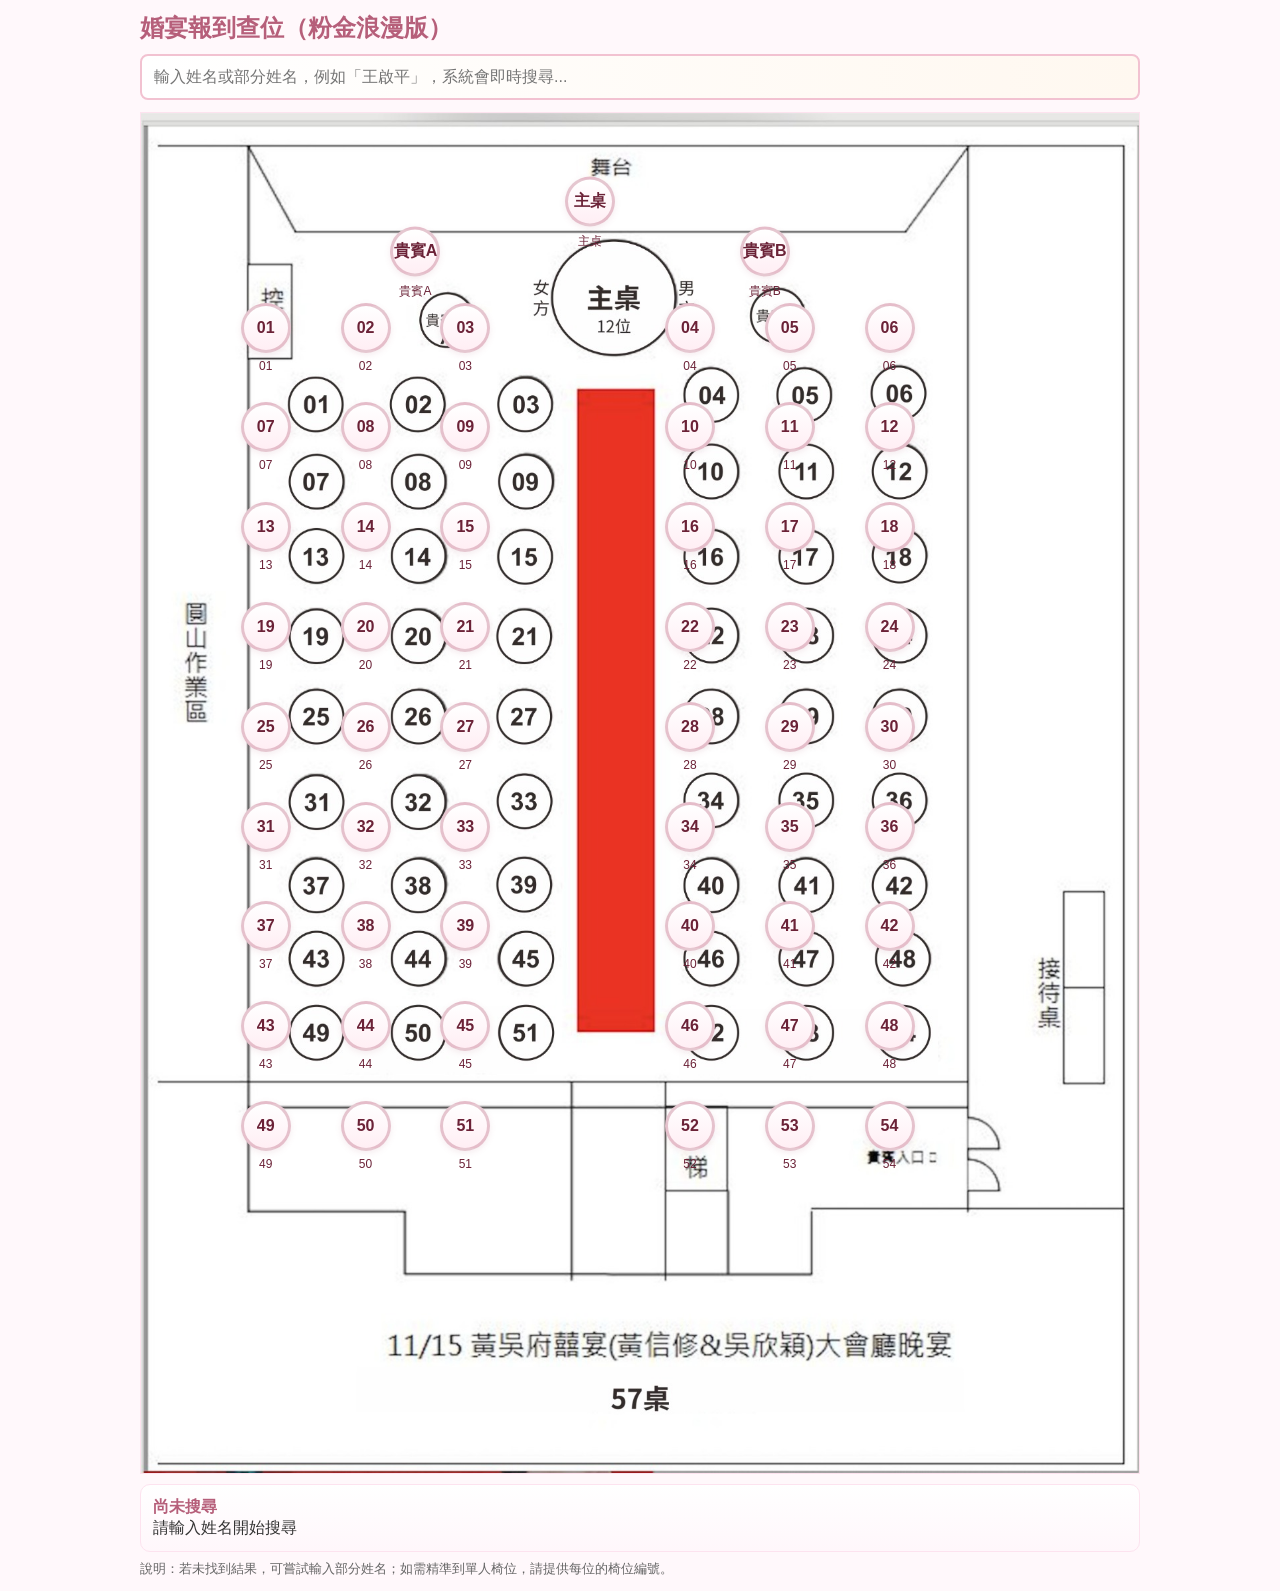
==== wedding_checkin_map.html @ e678c32d "Add files via upload" ====
<!doctype html>
<html>
<head>
<meta charset='utf-8' />
<meta name='viewport' content='width=device-width,initial-scale=1' />
<title>婚宴查位｜Jack & Lily Wedding Reception</title>
<style>
  body { font-family: "Microsoft JhengHei", "Noto Sans TC", sans-serif; margin: 12px; background:#fff8fb; color:#2b2b2b; }
  .wrap { max-width:1000px; margin:0 auto; }
  h2{margin:6px 0 10px; color:#b65f7a}
  #search{width:100%; padding:12px; font-size:16px; box-sizing:border-box; border:2px solid #f2c2d1; border-radius:8px; background:linear-gradient(90deg,#fff,#fff8f0);}
  #mapArea{position:relative; margin-top:12px; border:1px solid #fde3ef; overflow:hidden; background: #fff;}
  #mapImg{display:block; width:100%; height:auto;}
  .spot{ position:absolute; transform:translate(-50%,-50%); pointer-events:auto; cursor:pointer; text-align:center; user-select:none; }
  .spot .dot{ width:44px; height:44px; border-radius:50%; border:3px solid rgba(182,95,122,0.35); background: linear-gradient(180deg,#fff,#ffeef4); display:flex; align-items:center; justify-content:center; box-shadow:0 2px 6px rgba(182,95,122,0.12); transition: all .18s ease; font-weight:700; color:#6b2237 }
  .spot .label{ font-size:12px; margin-top:6px; color:#6b2237 }
  .spot.highlight .dot{ transform:scale(1.35); box-shadow: 0 0 18px rgba(182,95,122,0.35); border-color: #ff8fb7; }
  .infoBox{ margin-top:10px; padding:12px; background:linear-gradient(180deg,#fff,#fff7fb); border-radius:10px; border:1px solid #fde3ef; display:flex; gap:12px; align-items:center; }
  .infoBox .title{ font-weight:800; color:#b65f7a; }
  .noRes{ color:#777 }
  @media(max-width:600px){ .spot .dot{width:40px;height:40px} }
</style>
</head>
<body>
<div class='wrap'>
  <h2>婚宴報到查位（粉金浪漫版）</h2>
  <input id='search' placeholder='輸入姓名或部分姓名，例如「王啟平」，系統會即時搜尋...' />
  <div id='mapArea'>
    <img id='mapImg' src='喜宴座位圖.jpg' alt='seat map'>
  </div>
  <div class='infoBox' id='infoBox'>
    <div>
      <div class='title' id='infoName'>尚未搜尋</div>
      <div id='infoTable' style='color:#333'>請輸入姓名開始搜尋</div>
    </div>
    <div style='margin-left:auto'>
      <div id='infoCount' style='font-weight:700'></div>
    </div>
  </div>
  <p style='color:#666; font-size:13px; margin-top:8px'>
    說明：若未找到結果，可嘗試輸入部分姓名；如需精準到單人椅位，請提供每位的椅位編號。
  </p>
</div>

<script>
const positions = [{"id": "主桌", "x": 360, "y": 80}, {"id": "貴賓A", "x": 220, "y": 120}, {"id": "貴賓B", "x": 500, "y": 120}, {"id": "01", "x": 100, "y": 180}, {"id": "02", "x": 180, "y": 180}, {"id": "03", "x": 260, "y": 180}, {"id": "04", "x": 440, "y": 180}, {"id": "05", "x": 520, "y": 180}, {"id": "06", "x": 600, "y": 180}, {"id": "07", "x": 100, "y": 260}, {"id": "08", "x": 180, "y": 260}, {"id": "09", "x": 260, "y": 260}, {"id": "10", "x": 440, "y": 260}, {"id": "11", "x": 520, "y": 260}, {"id": "12", "x": 600, "y": 260}, {"id": "13", "x": 100, "y": 340}, {"id": "14", "x": 180, "y": 340}, {"id": "15", "x": 260, "y": 340}, {"id": "16", "x": 440, "y": 340}, {"id": "17", "x": 520, "y": 340}, {"id": "18", "x": 600, "y": 340}, {"id": "19", "x": 100, "y": 420}, {"id": "20", "x": 180, "y": 420}, {"id": "21", "x": 260, "y": 420}, {"id": "22", "x": 440, "y": 420}, {"id": "23", "x": 520, "y": 420}, {"id": "24", "x": 600, "y": 420}, {"id": "25", "x": 100, "y": 500}, {"id": "26", "x": 180, "y": 500}, {"id": "27", "x": 260, "y": 500}, {"id": "28", "x": 440, "y": 500}, {"id": "29", "x": 520, "y": 500}, {"id": "30", "x": 600, "y": 500}, {"id": "31", "x": 100, "y": 580}, {"id": "32", "x": 180, "y": 580}, {"id": "33", "x": 260, "y": 580}, {"id": "34", "x": 440, "y": 580}, {"id": "35", "x": 520, "y": 580}, {"id": "36", "x": 600, "y": 580}, {"id": "37", "x": 100, "y": 660}, {"id": "38", "x": 180, "y": 660}, {"id": "39", "x": 260, "y": 660}, {"id": "40", "x": 440, "y": 660}, {"id": "41", "x": 520, "y": 660}, {"id": "42", "x": 600, "y": 660}, {"id": "43", "x": 100, "y": 740}, {"id": "44", "x": 180, "y": 740}, {"id": "45", "x": 260, "y": 740}, {"id": "46", "x": 440, "y": 740}, {"id": "47", "x": 520, "y": 740}, {"id": "48", "x": 600, "y": 740}, {"id": "49", "x": 100, "y": 820}, {"id": "50", "x": 180, "y": 820}, {"id": "51", "x": 260, "y": 820}, {"id": "52", "x": 440, "y": 820}, {"id": "53", "x": 520, "y": 820}, {"id": "54", "x": 600, "y": 820}];
let guests = [];

async function loadCSV(){
  try{ const res = await fetch('wedding_guest_tables.csv'); const txt = await res.text(); const lines = txt.trim().split(/\r?\n/); lines.shift(); guests = lines.map(l=>{ const parts = l.split(','); return {table_no:parts[0], name:parts[1], count: parseInt(parts[2]||'1')||1}; }); }catch(e){ console.warn('無法讀取 wedding_guest_tables.csv', e); }
}

function createSpots(){
  const wrap = document.getElementById('mapArea');
  const img = document.getElementById('mapImg');
  const baseW = 800;
  positions.forEach(pos=>{
    const el = document.createElement('div');
    el.className='spot';
    el.dataset.table = pos.id;
    el.style.left = pos.x + 'px';
    el.style.top  = pos.y + 'px';
    el.innerHTML = `<div class='dot'>${pos.id}</div><div class='label'>${pos.id}</div>`;
    el.title = pos.id;
    el.addEventListener('click', function(){ highlightTable(pos.id); showInfoByTable(pos.id); });
    wrap.appendChild(el);
  });

  function rescale(){
    const curW = img.clientWidth;
    const scale = curW / baseW;
    document.querySelectorAll('.spot').forEach(function(s){ const t = s.dataset.table; const p = positions.find(x=>x.id==t); if(!p) return; s.style.left = (p.x * scale) + 'px'; s.style.top = (p.y * scale) + 'px'; });
  }
  window.addEventListener('resize', rescale);
  img.addEventListener('load', rescale);
  setTimeout(rescale,200);
}

function highlightTable(tableId){
  document.querySelectorAll('.spot').forEach(s=> s.classList.remove('highlight'));
  const el = document.querySelector('.spot[data-table="'+tableId+'"]');
  if(el){ el.classList.add('highlight'); el.scrollIntoView({behavior:'smooth', block:'center'}); }
}

// *** 修改後的 showInfo 函式，包含兩項提示更新 ***
function showInfo(tableId, foundName, count){
  const infoName = document.getElementById('infoName');
  const infoTable= document.getElementById('infoTable');
  const infoCount= document.getElementById('infoCount');
  
  if(!foundName){ 
    infoName.textContent = '找不到該姓名'; 
    infoTable.textContent = '請聯繫新人的招待服務您'; // 找不到資料時的提示
    infoCount.textContent = ''; 
    return; 
  }
  
  infoName.textContent = foundName; 
  infoTable.textContent = `您在第 ${tableId} 桌`; // 找到資料時的提示
  infoCount.textContent = `人數：${count}`;
}
// **********************************************

function showInfoByTable(tableId){
  const matches = guests.filter(g=> g.table_no == tableId);
  if(matches.length>0){ const names = matches.map(m=>m.name).slice(0,4).join('、'); showInfo(tableId, names, matches.reduce((s,m)=>s+m.count,0)); }
  else showInfo(tableId, null, 0);
}

function searchName(q){
  if(!q) return null;
  q = q.trim();
  const r = guests.filter(g => g.name && g.name.includes(q));
  return r;
}

document.getElementById('search').addEventListener('input', function(e){
  const q = e.target.value.trim();
  if(!q){ document.getElementById('infoName').textContent='尚未搜尋'; document.getElementById('infoTable').textContent='請輸入姓名開始搜尋'; document.getElementById('infoCount').textContent=''; document.querySelectorAll('.spot').forEach(s=> s.classList.remove('highlight')); return; }
  const res = searchName(q);
  if(!res || res.length===0){ showInfo('', null); return; }
  const first = res[0];
  highlightTable(first.table_no);
  // 使用新的 showInfo 函式
  showInfo(first.table_no, first.name, first.count); 
  
  // 由於 showInfo 已經設定了主要訊息，這裡將 '桌次：' 改為只顯示找到多筆的額外提示
  if(res.length>1){ document.getElementById('infoTable').textContent += '（找到 ' + res.length + ' 筆相似結果）'; }
});

(async function init(){
  await loadCSV();
  createSpots();
})();
</script>
</body>
</html>
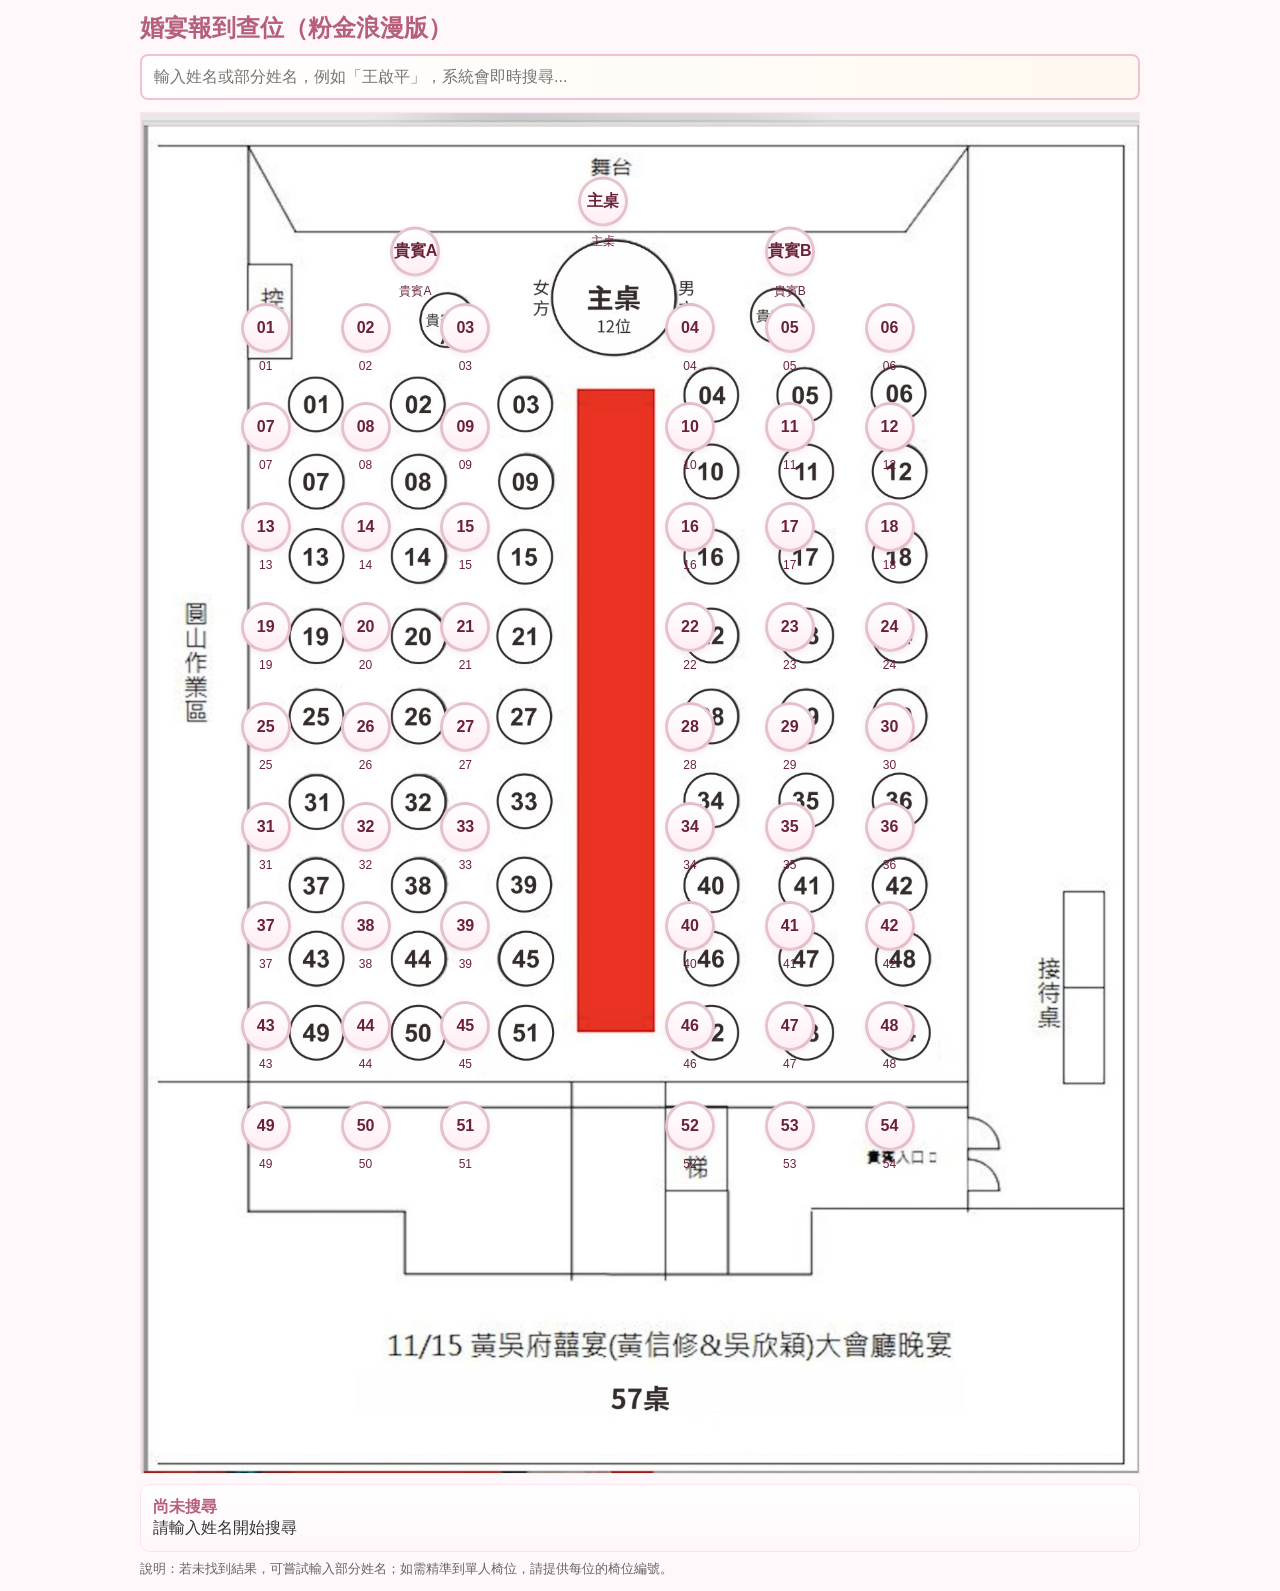
==== commit c6024ae0: "Update wedding_checkin_map.html" ====
--- a/wedding_checkin_map.html
+++ b/wedding_checkin_map.html
@@ -43,7 +43,65 @@
 </div>
 
 <script>
-const positions = [{"id": "主桌", "x": 360, "y": 80}, {"id": "貴賓A", "x": 220, "y": 120}, {"id": "貴賓B", "x": 500, "y": 120}, {"id": "01", "x": 100, "y": 180}, {"id": "02", "x": 180, "y": 180}, {"id": "03", "x": 260, "y": 180}, {"id": "04", "x": 440, "y": 180}, {"id": "05", "x": 520, "y": 180}, {"id": "06", "x": 600, "y": 180}, {"id": "07", "x": 100, "y": 260}, {"id": "08", "x": 180, "y": 260}, {"id": "09", "x": 260, "y": 260}, {"id": "10", "x": 440, "y": 260}, {"id": "11", "x": 520, "y": 260}, {"id": "12", "x": 600, "y": 260}, {"id": "13", "x": 100, "y": 340}, {"id": "14", "x": 180, "y": 340}, {"id": "15", "x": 260, "y": 340}, {"id": "16", "x": 440, "y": 340}, {"id": "17", "x": 520, "y": 340}, {"id": "18", "x": 600, "y": 340}, {"id": "19", "x": 100, "y": 420}, {"id": "20", "x": 180, "y": 420}, {"id": "21", "x": 260, "y": 420}, {"id": "22", "x": 440, "y": 420}, {"id": "23", "x": 520, "y": 420}, {"id": "24", "x": 600, "y": 420}, {"id": "25", "x": 100, "y": 500}, {"id": "26", "x": 180, "y": 500}, {"id": "27", "x": 260, "y": 500}, {"id": "28", "x": 440, "y": 500}, {"id": "29", "x": 520, "y": 500}, {"id": "30", "x": 600, "y": 500}, {"id": "31", "x": 100, "y": 580}, {"id": "32", "x": 180, "y": 580}, {"id": "33", "x": 260, "y": 580}, {"id": "34", "x": 440, "y": 580}, {"id": "35", "x": 520, "y": 580}, {"id": "36", "x": 600, "y": 580}, {"id": "37", "x": 100, "y": 660}, {"id": "38", "x": 180, "y": 660}, {"id": "39", "x": 260, "y": 660}, {"id": "40", "x": 440, "y": 660}, {"id": "41", "x": 520, "y": 660}, {"id": "42", "x": 600, "y": 660}, {"id": "43", "x": 100, "y": 740}, {"id": "44", "x": 180, "y": 740}, {"id": "45", "x": 260, "y": 740}, {"id": "46", "x": 440, "y": 740}, {"id": "47", "x": 520, "y": 740}, {"id": "48", "x": 600, "y": 740}, {"id": "49", "x": 100, "y": 820}, {"id": "50", "x": 180, "y": 820}, {"id": "51", "x": 260, "y": 820}, {"id": "52", "x": 440, "y": 820}, {"id": "53", "x": 520, "y": 820}, {"id": "54", "x": 600, "y": 820}];
+// *** 微調後的 positions 陣列 ***
+const positions = [
+    {"id": "主桌", "x": 370, "y": 80}, // X微調：360 -> 370
+    {"id": "貴賓A", "x": 220, "y": 120}, 
+    {"id": "貴賓B", "x": 520, "y": 120}, // X微調：500 -> 520
+    {"id": "01", "x": 100, "y": 180}, 
+    {"id": "02", "x": 180, "y": 180}, 
+    {"id": "03", "x": 260, "y": 180}, 
+    {"id": "04", "x": 440, "y": 180}, 
+    {"id": "05", "x": 520, "y": 180}, 
+    {"id": "06", "x": 600, "y": 180}, 
+    {"id": "07", "x": 100, "y": 260}, 
+    {"id": "08", "x": 180, "y": 260}, 
+    {"id": "09", "x": 260, "y": 260}, 
+    {"id": "10", "x": 440, "y": 260}, 
+    {"id": "11", "x": 520, "y": 260}, 
+    {"id": "12", "x": 600, "y": 260}, 
+    {"id": "13", "x": 100, "y": 340}, 
+    {"id": "14", "x": 180, "y": 340}, 
+    {"id": "15", "x": 260, "y": 340}, 
+    {"id": "16", "x": 440, "y": 340}, 
+    {"id": "17", "x": 520, "y": 340}, 
+    {"id": "18", "x": 600, "y": 340}, 
+    {"id": "19", "x": 100, "y": 420}, 
+    {"id": "20", "x": 180, "y": 420}, 
+    {"id": "21", "x": 260, "y": 420}, 
+    {"id": "22", "x": 440, "y": 420}, 
+    {"id": "23", "x": 520, "y": 420}, 
+    {"id": "24", "x": 600, "y": 420}, 
+    {"id": "25", "x": 100, "y": 500}, 
+    {"id": "26", "x": 180, "y": 500}, 
+    {"id": "27", "x": 260, "y": 500}, 
+    {"id": "28", "x": 440, "y": 500}, 
+    {"id": "29", "x": 520, "y": 500}, 
+    {"id": "30", "x": 600, "y": 500}, 
+    {"id": "31", "x": 100, "y": 580}, 
+    {"id": "32", "x": 180, "y": 580}, 
+    {"id": "33", "x": 260, "y": 580}, 
+    {"id": "34", "x": 440, "y": 580}, 
+    {"id": "35", "x": 520, "y": 580}, 
+    {"id": "36", "x": 600, "y": 580}, 
+    {"id": "37", "x": 100, "y": 660}, 
+    {"id": "38", "x": 180, "y": 660}, 
+    {"id": "39", "x": 260, "y": 660}, 
+    {"id": "40", "x": 440, "y": 660}, 
+    {"id": "41", "x": 520, "y": 660}, 
+    {"id": "42", "x": 600, "y": 660}, 
+    {"id": "43", "x": 100, "y": 740}, 
+    {"id": "44", "x": 180, "y": 740}, 
+    {"id": "45", "x": 260, "y": 740}, 
+    {"id": "46", "x": 440, "y": 740}, 
+    {"id": "47", "x": 520, "y": 740}, 
+    {"id": "48", "x": 600, "y": 740}, 
+    {"id": "49", "x": 100, "y": 820}, 
+    {"id": "50", "x": 180, "y": 820}, 
+    {"id": "51", "x": 260, "y": 820}, 
+    {"id": "52", "x": 440, "y": 820}, 
+    {"id": "53", "x": 520, "y": 820}, 
+    {"id": "54", "x": 600, "y": 820}];
 let guests = [];
 
 async function loadCSV(){
@@ -82,7 +140,6 @@
   if(el){ el.classList.add('highlight'); el.scrollIntoView({behavior:'smooth', block:'center'}); }
 }
 
-// *** 修改後的 showInfo 函式，包含兩項提示更新 ***
 function showInfo(tableId, foundName, count){
   const infoName = document.getElementById('infoName');
   const infoTable= document.getElementById('infoTable');
@@ -90,16 +147,15 @@
   
   if(!foundName){ 
     infoName.textContent = '找不到該姓名'; 
-    infoTable.textContent = '請聯繫新人的招待服務您'; // 找不到資料時的提示
+    infoTable.textContent = '請聯繫新人的招待服務您'; 
     infoCount.textContent = ''; 
     return; 
   }
   
   infoName.textContent = foundName; 
-  infoTable.textContent = `您在第 ${tableId} 桌`; // 找到資料時的提示
+  infoTable.textContent = `您在第 ${tableId} 桌`;
   infoCount.textContent = `人數：${count}`;
 }
-// **********************************************
 
 function showInfoByTable(tableId){
   const matches = guests.filter(g=> g.table_no == tableId);
@@ -121,10 +177,7 @@
   if(!res || res.length===0){ showInfo('', null); return; }
   const first = res[0];
   highlightTable(first.table_no);
-  // 使用新的 showInfo 函式
-  showInfo(first.table_no, first.name, first.count); 
-  
-  // 由於 showInfo 已經設定了主要訊息，這裡將 '桌次：' 改為只顯示找到多筆的額外提示
+  showInfo(first.table_no, first.name, first.count);
   if(res.length>1){ document.getElementById('infoTable').textContent += '（找到 ' + res.length + ' 筆相似結果）'; }
 });
 
@@ -134,4 +187,4 @@
 })();
 </script>
 </body>
-</html>+</html>
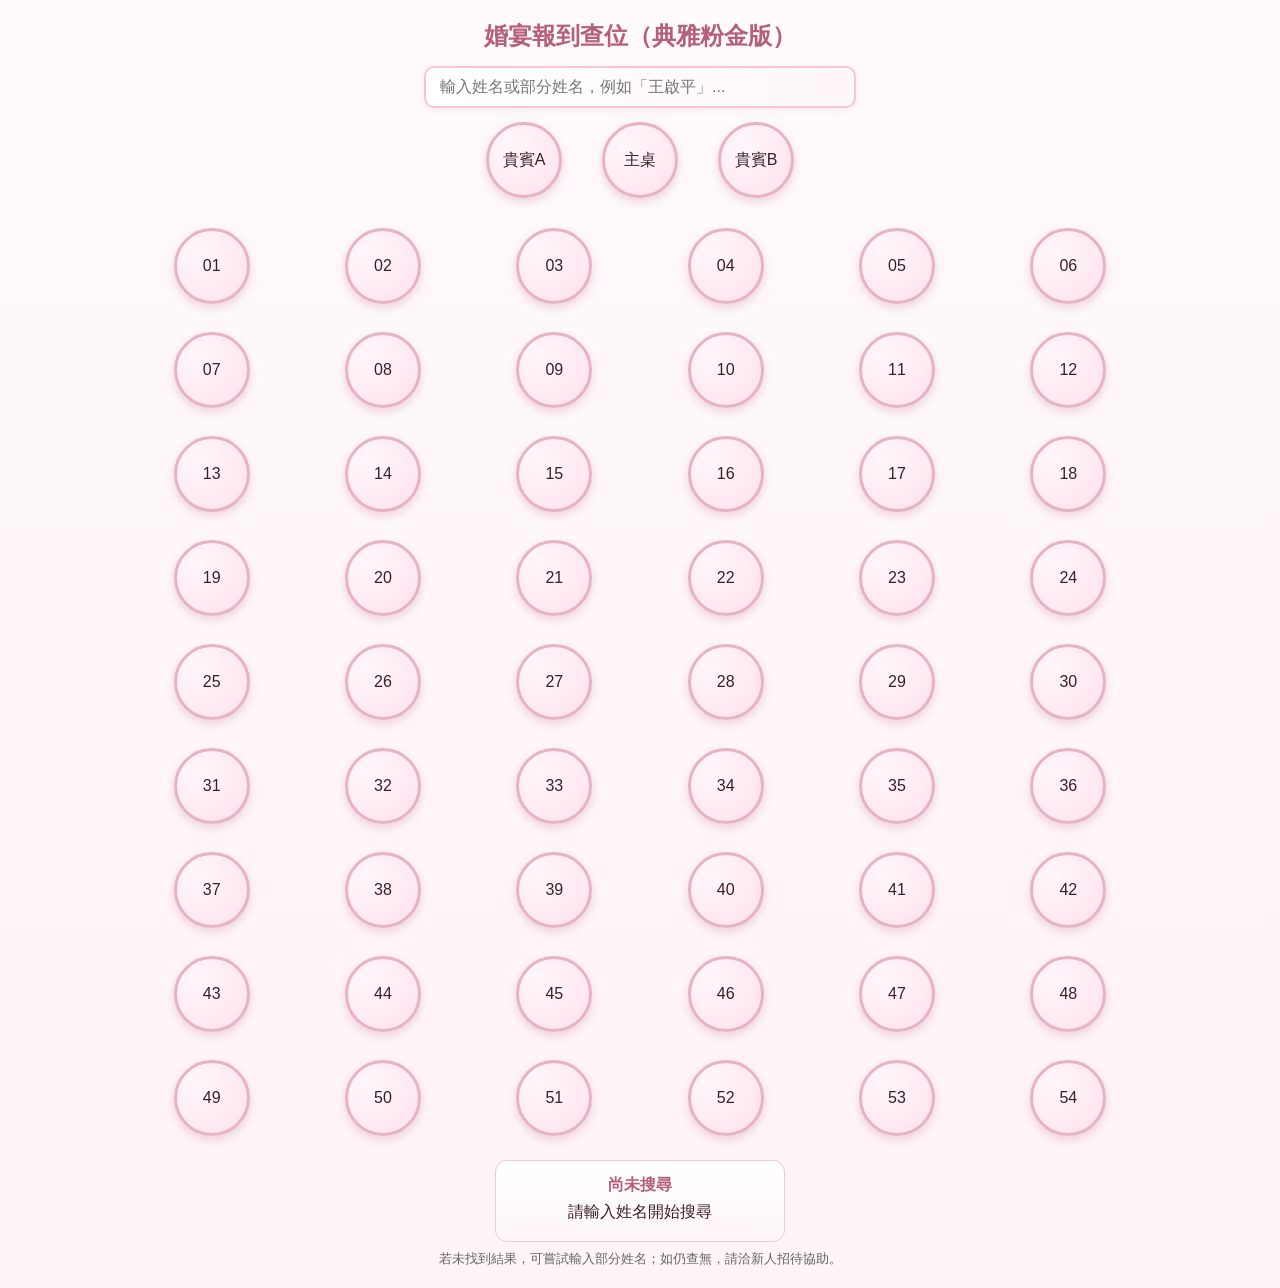
==== commit e4c5c42c: "Update wedding_checkin_map.html" ====
--- a/wedding_checkin_map.html
+++ b/wedding_checkin_map.html
@@ -1,166 +1,154 @@
 <!doctype html>
-<html>
+<html lang="zh-Hant">
 <head>
-<meta charset='utf-8' />
-<meta name='viewport' content='width=device-width,initial-scale=1' />
-<title>婚宴查位｜Jack & Lily Wedding Reception</title>
+<meta charset="utf-8" />
+<meta name="viewport" content="width=device-width,initial-scale=1" />
+<title>婚宴報到查位（典雅粉金版）</title>
 <style>
-  body { font-family: "Microsoft JhengHei", "Noto Sans TC", sans-serif; margin: 12px; background:#fff8fb; color:#2b2b2b; }
-  .wrap { max-width:1000px; margin:0 auto; }
-  h2{margin:6px 0 10px; color:#b65f7a}
-  #search{width:100%; padding:12px; font-size:16px; box-sizing:border-box; border:2px solid #f2c2d1; border-radius:8px; background:linear-gradient(90deg,#fff,#fff8f0);}
-  #mapArea{position:relative; margin-top:12px; border:1px solid #fde3ef; overflow:hidden; background: #fff;}
-  #mapImg{display:block; width:100%; height:auto;}
-  .spot{ position:absolute; transform:translate(-50%,-50%); pointer-events:auto; cursor:pointer; text-align:center; user-select:none; }
-  .spot .dot{ width:44px; height:44px; border-radius:50%; border:3px solid rgba(182,95,122,0.35); background: linear-gradient(180deg,#fff,#ffeef4); display:flex; align-items:center; justify-content:center; box-shadow:0 2px 6px rgba(182,95,122,0.12); transition: all .18s ease; font-weight:700; color:#6b2237 }
-  .spot .label{ font-size:12px; margin-top:6px; color:#6b2237 }
-  .spot.highlight .dot{ transform:scale(1.35); box-shadow: 0 0 18px rgba(182,95,122,0.35); border-color: #ff8fb7; }
-  .infoBox{ margin-top:10px; padding:12px; background:linear-gradient(180deg,#fff,#fff7fb); border-radius:10px; border:1px solid #fde3ef; display:flex; gap:12px; align-items:center; }
-  .infoBox .title{ font-weight:800; color:#b65f7a; }
-  .noRes{ color:#777 }
-  @media(max-width:600px){ .spot .dot{width:40px;height:40px} }
+  body {
+    font-family: "Microsoft JhengHei","Noto Sans TC",sans-serif;
+    margin: 20px;
+    background: linear-gradient(180deg,#fffafc,#fff4f8);
+    color:#3b1f25;
+  }
+  .wrap { max-width:1000px; margin:0 auto; text-align:center; }
+  h2 { color:#b65f7a; margin-bottom:14px; }
+  #search {
+    width:100%; max-width:400px; padding:10px 14px;
+    font-size:16px; border:2px solid #f3c7d3; border-radius:10px;
+    background:linear-gradient(90deg,#fff,#fff7f9);
+    box-shadow:0 2px 6px rgba(182,95,122,0.1);
+  }
+  #mapArea {
+    display:grid;
+    grid-template-columns: repeat(6, 1fr);
+    gap: 28px;
+    justify-items: center;
+    margin-top:30px;
+  }
+  .table {
+    width:70px; height:70px;
+    border-radius:50%;
+    background: radial-gradient(circle at 30% 30%, #fff7fb, #ffe0ec);
+    border:3px solid #e7b3c3;
+    box-shadow:0 4px 10px rgba(182,95,122,0.25);
+    display:flex; align-items:center; justify-content:center;
+    cursor:pointer; transition: all .2s ease;
+    position:relative;
+  }
+  .table.highlight {
+    transform: scale(1.3);
+    box-shadow:0 0 18px rgba(182,95,122,0.45);
+    border-color:#ff9ec0;
+    z-index:2;
+  }
+  .table-label {
+    margin-top:6px; font-weight:700; color:#6b2237;
+  }
+  .vip-row, .main-row {
+    display:flex; justify-content:center; align-items:center; gap:40px;
+    margin-top:14px;
+  }
+  .infoBox {
+    margin-top:24px;
+    padding:14px;
+    border-radius:12px;
+    background:linear-gradient(180deg,#fff,#fff6fa);
+    border:1px solid #f3c7d3;
+    display:inline-block;
+    min-width:260px;
+  }
+  .title { color:#b65f7a; font-weight:800; margin-bottom:6px; }
+  .noRes { color:#777; }
 </style>
 </head>
 <body>
-<div class='wrap'>
-  <h2>婚宴報到查位（粉金浪漫版）</h2>
-  <input id='search' placeholder='輸入姓名或部分姓名，例如「王啟平」，系統會即時搜尋...' />
-  <div id='mapArea'>
-    <img id='mapImg' src='喜宴座位圖.jpg' alt='seat map'>
+<div class="wrap">
+  <h2>婚宴報到查位（典雅粉金版）</h2>
+  <input id="search" placeholder="輸入姓名或部分姓名，例如「王啟平」..." />
+  
+  <!-- 主桌與貴賓桌 -->
+  <div class="main-row">
+    <div class="table" data-table="貴賓A"><div>貴賓A</div></div>
+    <div class="table" data-table="主桌"><div>主桌</div></div>
+    <div class="table" data-table="貴賓B"><div>貴賓B</div></div>
   </div>
-  <div class='infoBox' id='infoBox'>
-    <div>
-      <div class='title' id='infoName'>尚未搜尋</div>
-      <div id='infoTable' style='color:#333'>請輸入姓名開始搜尋</div>
-    </div>
-    <div style='margin-left:auto'>
-      <div id='infoCount' style='font-weight:700'></div>
-    </div>
+
+  <!-- 一般桌次 -->
+  <div id="mapArea"></div>
+
+  <div class="infoBox">
+    <div class="title" id="infoName">尚未搜尋</div>
+    <div id="infoTable">請輸入姓名開始搜尋</div>
+    <div id="infoCount" style="margin-top:4px;"></div>
   </div>
-  <p style='color:#666; font-size:13px; margin-top:8px'>
-    說明：若未找到結果，可嘗試輸入部分姓名；如需精準到單人椅位，請提供每位的椅位編號。
+  
+  <p style="color:#666;font-size:13px;margin-top:8px;">
+    若未找到結果，可嘗試輸入部分姓名；如仍查無，請洽新人招待協助。
   </p>
 </div>
 
 <script>
-// *** 微調後的 positions 陣列 ***
-const positions = [
-    {"id": "主桌", "x": 370, "y": 80}, // X微調：360 -> 370
-    {"id": "貴賓A", "x": 220, "y": 120}, 
-    {"id": "貴賓B", "x": 520, "y": 120}, // X微調：500 -> 520
-    {"id": "01", "x": 100, "y": 180}, 
-    {"id": "02", "x": 180, "y": 180}, 
-    {"id": "03", "x": 260, "y": 180}, 
-    {"id": "04", "x": 440, "y": 180}, 
-    {"id": "05", "x": 520, "y": 180}, 
-    {"id": "06", "x": 600, "y": 180}, 
-    {"id": "07", "x": 100, "y": 260}, 
-    {"id": "08", "x": 180, "y": 260}, 
-    {"id": "09", "x": 260, "y": 260}, 
-    {"id": "10", "x": 440, "y": 260}, 
-    {"id": "11", "x": 520, "y": 260}, 
-    {"id": "12", "x": 600, "y": 260}, 
-    {"id": "13", "x": 100, "y": 340}, 
-    {"id": "14", "x": 180, "y": 340}, 
-    {"id": "15", "x": 260, "y": 340}, 
-    {"id": "16", "x": 440, "y": 340}, 
-    {"id": "17", "x": 520, "y": 340}, 
-    {"id": "18", "x": 600, "y": 340}, 
-    {"id": "19", "x": 100, "y": 420}, 
-    {"id": "20", "x": 180, "y": 420}, 
-    {"id": "21", "x": 260, "y": 420}, 
-    {"id": "22", "x": 440, "y": 420}, 
-    {"id": "23", "x": 520, "y": 420}, 
-    {"id": "24", "x": 600, "y": 420}, 
-    {"id": "25", "x": 100, "y": 500}, 
-    {"id": "26", "x": 180, "y": 500}, 
-    {"id": "27", "x": 260, "y": 500}, 
-    {"id": "28", "x": 440, "y": 500}, 
-    {"id": "29", "x": 520, "y": 500}, 
-    {"id": "30", "x": 600, "y": 500}, 
-    {"id": "31", "x": 100, "y": 580}, 
-    {"id": "32", "x": 180, "y": 580}, 
-    {"id": "33", "x": 260, "y": 580}, 
-    {"id": "34", "x": 440, "y": 580}, 
-    {"id": "35", "x": 520, "y": 580}, 
-    {"id": "36", "x": 600, "y": 580}, 
-    {"id": "37", "x": 100, "y": 660}, 
-    {"id": "38", "x": 180, "y": 660}, 
-    {"id": "39", "x": 260, "y": 660}, 
-    {"id": "40", "x": 440, "y": 660}, 
-    {"id": "41", "x": 520, "y": 660}, 
-    {"id": "42", "x": 600, "y": 660}, 
-    {"id": "43", "x": 100, "y": 740}, 
-    {"id": "44", "x": 180, "y": 740}, 
-    {"id": "45", "x": 260, "y": 740}, 
-    {"id": "46", "x": 440, "y": 740}, 
-    {"id": "47", "x": 520, "y": 740}, 
-    {"id": "48", "x": 600, "y": 740}, 
-    {"id": "49", "x": 100, "y": 820}, 
-    {"id": "50", "x": 180, "y": 820}, 
-    {"id": "51", "x": 260, "y": 820}, 
-    {"id": "52", "x": 440, "y": 820}, 
-    {"id": "53", "x": 520, "y": 820}, 
-    {"id": "54", "x": 600, "y": 820}];
 let guests = [];
 
 async function loadCSV(){
-  try{ const res = await fetch('wedding_guest_tables.csv'); const txt = await res.text(); const lines = txt.trim().split(/\r?\n/); lines.shift(); guests = lines.map(l=>{ const parts = l.split(','); return {table_no:parts[0], name:parts[1], count: parseInt(parts[2]||'1')||1}; }); }catch(e){ console.warn('無法讀取 wedding_guest_tables.csv', e); }
+  try {
+    const res = await fetch('wedding_guest_tables.csv');
+    const txt = await res.text();
+    const lines = txt.trim().split(/\r?\n/);
+    lines.shift();
+    guests = lines.map(l=>{
+      const parts = l.split(',');
+      return { table_no: parts[0], name: parts[1], count: parseInt(parts[2]||'1')||1 };
+    });
+  } catch(e){
+    console.warn('無法讀取 CSV', e);
+  }
 }
 
-function createSpots(){
-  const wrap = document.getElementById('mapArea');
-  const img = document.getElementById('mapImg');
-  const baseW = 800;
-  positions.forEach(pos=>{
-    const el = document.createElement('div');
-    el.className='spot';
-    el.dataset.table = pos.id;
-    el.style.left = pos.x + 'px';
-    el.style.top  = pos.y + 'px';
-    el.innerHTML = `<div class='dot'>${pos.id}</div><div class='label'>${pos.id}</div>`;
-    el.title = pos.id;
-    el.addEventListener('click', function(){ highlightTable(pos.id); showInfoByTable(pos.id); });
-    wrap.appendChild(el);
-  });
-
-  function rescale(){
-    const curW = img.clientWidth;
-    const scale = curW / baseW;
-    document.querySelectorAll('.spot').forEach(function(s){ const t = s.dataset.table; const p = positions.find(x=>x.id==t); if(!p) return; s.style.left = (p.x * scale) + 'px'; s.style.top = (p.y * scale) + 'px'; });
+function createTables(){
+  const map = document.getElementById('mapArea');
+  for(let i=1; i<=54; i++){
+    const id = String(i).padStart(2,'0');
+    const div = document.createElement('div');
+    div.className = 'table';
+    div.dataset.table = id;
+    div.innerHTML = `<div>${id}</div>`;
+    div.addEventListener('click', ()=>{ highlightTable(id); showInfoByTable(id); });
+    map.appendChild(div);
   }
-  window.addEventListener('resize', rescale);
-  img.addEventListener('load', rescale);
-  setTimeout(rescale,200);
 }
 
-function highlightTable(tableId){
-  document.querySelectorAll('.spot').forEach(s=> s.classList.remove('highlight'));
-  const el = document.querySelector('.spot[data-table="'+tableId+'"]');
-  if(el){ el.classList.add('highlight'); el.scrollIntoView({behavior:'smooth', block:'center'}); }
+function highlightTable(id){
+  document.querySelectorAll('.table').forEach(t=>t.classList.remove('highlight'));
+  const el = document.querySelector(`.table[data-table="${id}"]`);
+  if(el){ el.classList.add('highlight'); el.scrollIntoView({behavior:'smooth',block:'center'}); }
 }
 
 function showInfo(tableId, foundName, count){
   const infoName = document.getElementById('infoName');
   const infoTable= document.getElementById('infoTable');
   const infoCount= document.getElementById('infoCount');
-  
-  if(!foundName){ 
-    infoName.textContent = '找不到該姓名'; 
-    infoTable.textContent = '請聯繫新人的招待服務您'; 
-    infoCount.textContent = ''; 
-    return; 
+  if(!foundName){
+    alert("查無此姓名，請洽新人招待協助。");
+    infoName.textContent = '查無結果';
+    infoTable.textContent = '';
+    infoCount.textContent = '';
+    return;
   }
-  
-  infoName.textContent = foundName; 
-  infoTable.textContent = `您在第 ${tableId} 桌`;
+  infoName.textContent = foundName;
+  infoTable.textContent = `桌次：${tableId}`;
   infoCount.textContent = `人數：${count}`;
 }
 
 function showInfoByTable(tableId){
   const matches = guests.filter(g=> g.table_no == tableId);
-  if(matches.length>0){ const names = matches.map(m=>m.name).slice(0,4).join('、'); showInfo(tableId, names, matches.reduce((s,m)=>s+m.count,0)); }
-  else showInfo(tableId, null, 0);
+  if(matches.length>0){
+    const names = matches.map(m=>m.name).slice(0,4).join('、');
+    showInfo(tableId, names, matches.reduce((s,m)=>s+m.count,0));
+  } else {
+    showInfo(tableId, null, 0);
+  }
 }
 
 function searchName(q){
@@ -172,18 +160,24 @@
 
 document.getElementById('search').addEventListener('input', function(e){
   const q = e.target.value.trim();
-  if(!q){ document.getElementById('infoName').textContent='尚未搜尋'; document.getElementById('infoTable').textContent='請輸入姓名開始搜尋'; document.getElementById('infoCount').textContent=''; document.querySelectorAll('.spot').forEach(s=> s.classList.remove('highlight')); return; }
+  if(!q){
+    document.getElementById('infoName').textContent='尚未搜尋';
+    document.getElementById('infoTable').textContent='請輸入姓名開始搜尋';
+    document.getElementById('infoCount').textContent='';
+    document.querySelectorAll('.table').forEach(s=> s.classList.remove('highlight'));
+    return;
+  }
   const res = searchName(q);
   if(!res || res.length===0){ showInfo('', null); return; }
   const first = res[0];
   highlightTable(first.table_no);
   showInfo(first.table_no, first.name, first.count);
-  if(res.length>1){ document.getElementById('infoTable').textContent += '（找到 ' + res.length + ' 筆相似結果）'; }
+  if(res.length>1){ document.getElementById('infoTable').textContent += `（找到 ${res.length} 筆相似結果）`; }
 });
 
 (async function init(){
   await loadCSV();
-  createSpots();
+  createTables();
 })();
 </script>
 </body>
